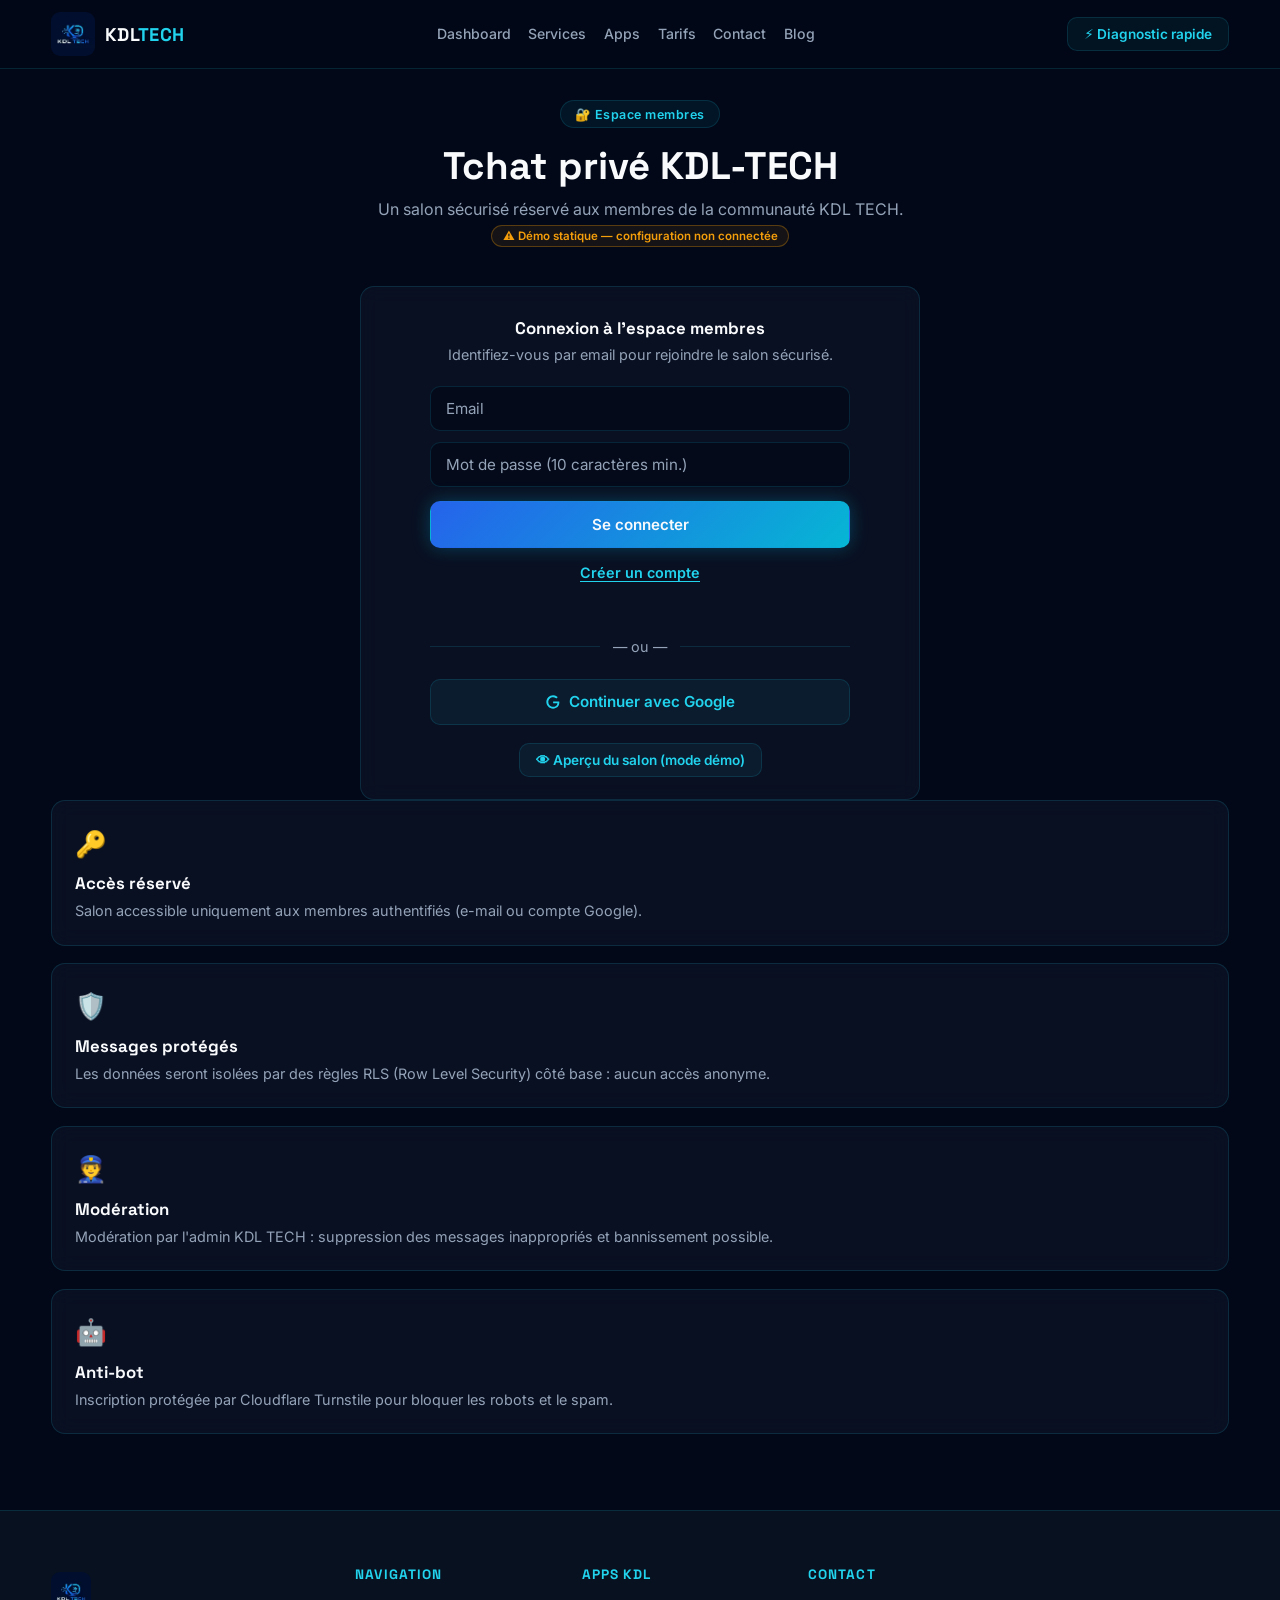
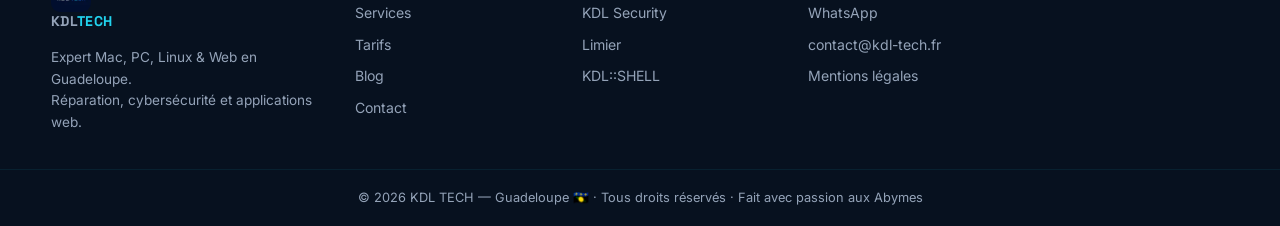
==== index.html @ 8008fe57 "sync: reprise de la prod chat.kdl-tech.fr (index, css, js) modifiée directement sur le VPS les 13/09" ====
<!DOCTYPE html>
<html lang="fr">
<head>
    <meta charset="UTF-8">
    <meta name="viewport" content="width=device-width, initial-scale=1.0">
    <title>Espace membres — Tchat privé KDL TECH</title>
    <meta name="description" content="Espace membres KDL TECH : tchat privé sécurisé réservé aux membres. Accès réservé aux membres — bêta.">
    <meta name="robots" content="noindex, nofollow">
    <meta name="theme-color" content="#020817">
    <link rel="icon" type="image/png" href="favicon.png">
    <link rel="apple-touch-icon" href="favicon.png">
    <link rel="preconnect" href="https://fonts.googleapis.com">
    <link rel="preconnect" href="https://fonts.gstatic.com" crossorigin>
    <link href="https://fonts.googleapis.com/css2?family=Inter:wght@400;500;600&family=Space+Grotesk:wght@500;600;700&display=swap" rel="stylesheet">
    <link rel="stylesheet" href="css/style.css?v=2.2.0">
</head>
<body>

<!-- ===== HEADER ===== -->
<header class="header" id="top">
    <div class="container header-inner">
        <a href="https://kdl-tech.fr/index.html" class="brand">
            <img src="logo-96.webp" alt="KDL TECH" width="44" height="44">
            <span>KDL<b>TECH</b></span>
        </a>
        <nav class="nav" id="nav">
            <a href="https://kdl-tech.fr/index.html#dashboard">Dashboard</a>
            <a href="https://kdl-tech.fr/index.html#services">Services</a>
            <a href="https://kdl-tech.fr/index.html#apps">Apps</a>
            <a href="https://kdl-tech.fr/index.html#tarifs">Tarifs</a>
            <a href="https://kdl-tech.fr/index.html#contact">Contact</a>
            <a href="https://kdl-tech.fr/blog.html">Blog</a>
        </nav>
        <div class="header-cta">
            <a class="btn btn-ghost btn-sm" href="https://kdl-tech.fr/index.html#devis">⚡ Diagnostic rapide</a>
            <button class="burger" id="burger" aria-label="Menu" aria-expanded="false"><span></span><span></span><span></span></button>
        </div>
    </div>
</header>

<main>
<!-- ===== TCHAT PRIVÉ ===== -->
<section class="section chat-section">
    <div class="container chat-wrap">
        <div class="sec-head">
            <span class="badge">🔐 Espace membres</span>
            <h2>Tchat privé KDL-TECH</h2>
            <p>Un salon sécurisé réservé aux membres de la communauté KDL TECH.</p>
            <p class="demo-banner"><span class="chip chip-amber">⚠ Démo statique — backend non connecté</span></p>
        </div>

        <!-- Zone NON CONNECTÉ -->
        <div class="card glass auth-card" id="auth-zone">
            <h3>Connexion à l'espace membres</h3>
            <p>Identifiez-vous par email pour rejoindre le salon sécurisé.</p>

            <!-- Auth email réelle (Supabase) -->
            <form class="email-auth" id="email-auth-form" autocomplete="on">
                <div id="signup-only" hidden>
                    <input id="auth-username" type="text" placeholder="Pseudo (3 à 24 caractères)"
                           autocomplete="username" minlength="3" maxlength="24">
                </div>
                <input id="auth-email" type="email" placeholder="Email" autocomplete="email" required>
                <input id="auth-password" type="password" placeholder="Mot de passe (10 caractères min.)"
                       autocomplete="current-password" minlength="10" required>
                <button id="auth-submit" type="submit" class="btn btn-primary">Se connecter</button>
                <p class="auth-toggle">
                    <button type="button" id="auth-mode-toggle" class="link-btn">Créer un compte</button>
                </p>
                <p id="auth-msg" class="auth-msg" role="status" aria-live="polite"></p>
            </form>

            <p class="auth-sep">— ou —</p>
            <div class="auth-btns">
                <button type="button" class="btn btn-ghost" id="oauth-google">
                    <svg viewBox="0 0 24 24" width="16" height="16" fill="currentColor" aria-hidden="true"><path d="M21.35 11.1h-9.17v2.73h6.51c-.33 3.81-3.5 5.44-6.5 5.44C8.36 19.27 5 16.25 5 12c0-4.1 3.2-7.27 7.2-7.27 3.09 0 4.9 1.97 4.9 1.97L19 4.72S16.56 2 12.1 2C6.42 2 2.03 6.8 2.03 12c0 5.05 4.13 10 10.22 10 5.35 0 9.25-3.67 9.25-9.09 0-1.15-.15-1.81-.15-1.81z"/></svg>
                    Continuer avec Google
                </button>
                <!-- <button type="button" class="btn btn-ghost" disabled>
                    <svg viewBox="0 0 24 24" width="16" height="16" fill="currentColor" aria-hidden="true"><path d="M12 .5C5.65.5.5 5.65.5 12c0 5.08 3.29 9.39 7.86 10.91.58.11.79-.25.79-.55v-2.17c-3.2.7-3.87-1.36-3.87-1.36-.52-1.33-1.28-1.68-1.28-1.68-1.04-.71.08-.7.08-.7 1.15.08 1.76 1.19 1.76 1.19 1.03 1.75 2.69 1.25 3.34.95.1-.74.4-1.25.72-1.54-2.55-.29-5.23-1.28-5.23-5.68 0-1.26.45-2.28 1.19-3.09-.12-.29-.52-1.46.11-3.05 0 0 .97-.31 3.17 1.18a11 11 0 0 1 5.78 0c2.2-1.49 3.17-1.18 3.17-1.18.63 1.59.23 2.76.11 3.05.74.81 1.19 1.83 1.19 3.09 0 4.41-2.69 5.38-5.25 5.67.41.35.78 1.05.78 2.12v3.14c0 .3.21.66.8.55A11.5 11.5 0 0 0 23.5 12C23.5 5.65 18.35.5 12 .5z"/></svg>
                    Continuer avec GitHub
                </button> -->
                <!-- <button type="button" class="btn btn-ghost" disabled>
                    <svg viewBox="0 0 24 24" width="16" height="16" fill="currentColor" aria-hidden="true"><path d="M22 12a10 10 0 1 0-11.56 9.88v-6.99H7.9V12h2.54V9.8c0-2.5 1.49-3.89 3.77-3.89 1.09 0 2.24.2 2.24.2v2.46H15.2c-1.24 0-1.63.77-1.63 1.56V12h2.78l-.45 2.89h-2.33v6.99A10 10 0 0 0 22 12z"/></svg>
                    Continuer avec Facebook
                </button> -->
            </div>
            <div class="turnstile-box" id="turnstile-box">
                🛡️ Vérification humaine protégée par <b>Cloudflare Turnstile</b>
                <!-- Le widget Turnstile sera rendu ici par js/turnstile-helper.js,
                     uniquement si TURNSTILE_SITE_KEY est configurée (sinon zéro réseau). -->
                <div id="turnstile-widget"></div>
                <small id="turnstile-status">(emplacement réservé — sera activé au branchement du backend)</small>
            </div>
            <button type="button" class="btn btn-ghost btn-sm" id="demo-login">👁 Aperçu du salon (mode démo)</button>
        </div>

        <!-- Zone CONNECTÉ (maquette) -->
        <div class="card glass chat-box" id="chat-zone" hidden>
            <div class="chat-head">
                <div>
                    <h3>💬 Salon KDL-TECH</h3>
                    <span class="chip chip-green" id="session-user"><span class="dot dot-green"></span>Connecté</span>
                </div>
                <button type="button" class="btn btn-ghost btn-sm" id="logout-btn">Déconnexion</button>
                <button type="button" class="btn btn-ghost btn-sm" id="demo-logout">← Retour connexion</button>
            </div>
            <p class="chat-status" id="chat-status" role="status" aria-live="polite" hidden></p>
            <p class="chat-empty" id="chat-empty" hidden>Aucun message pour le moment. Lancez la conversation !</p>
            <div class="chat-msgs" id="chat-msgs" aria-label="Messages du salon">
                <p class="chat-demo-note">
                    Aperçu de linterface du salon. Aucun message réel nest affiché ici :
                    les conversations napparaissent quune fois connecté.
                </p>
            </div>
            <form class="chat-input" id="send-form" aria-label="Saisie de message">
                <input type="text" id="msg-input" placeholder="Écrire un message…" maxlength="1000" autocomplete="off" disabled>
                <button type="submit" class="btn btn-primary btn-sm" id="send-btn" disabled>Envoyer →</button>
            </form>
            <p class="chat-note" id="chat-note">Messages limités à 1000 caractères. Vos propres messages peuvent être supprimés (🗑).</p>
        </div>

        <!-- Bloc sécurité -->
        <div class="grid sec-grid">
            <article class="card glass"><span class="card-ico">🔑</span><h3>Accès réservé</h3><p>Salon accessible uniquement aux membres authentifiés (e-mail ou compte Google).</p></article>
            <article class="card glass"><span class="card-ico">🛡️</span><h3>Messages protégés</h3><p>Les données seront isolées par des règles RLS (Row Level Security) côté base : aucun accès anonyme.</p></article>
            <article class="card glass"><span class="card-ico">👮</span><h3>Modération</h3><p>Modération par l'admin KDL TECH : suppression des messages inappropriés et bannissement possible.</p></article>
            <article class="card glass"><span class="card-ico">🤖</span><h3>Anti-bot</h3><p>Inscription protégée par Cloudflare Turnstile pour bloquer les robots et le spam.</p></article>
        </div>
    </div>
</section>
</main>

<!-- ===== FOOTER ===== -->
<footer class="footer">
    <div class="container footer-grid">
        <div class="footer-brand">
            <a href="https://kdl-tech.fr/index.html" class="brand"><img src="logo-96.webp" alt="KDL TECH" width="40" height="40" loading="lazy"><span>KDL<b>TECH</b></span></a>
            <p>Expert Mac, PC, Linux & Web en Guadeloupe.<br>Réparation, cybersécurité et applications web.</p>
        </div>
        <div>
            <h3 class="foot-title">Navigation</h3>
            <a href="https://kdl-tech.fr/index.html#services">Services</a><a href="https://kdl-tech.fr/index.html#tarifs">Tarifs</a><a href="https://kdl-tech.fr/blog.html">Blog</a><a href="https://kdl-tech.fr/index.html#contact">Contact</a>
        </div>
        <div>
            <h3 class="foot-title">Apps KDL</h3>
            <a href="https://security.kdl-tech.fr" target="_blank" rel="noopener">KDL Security</a>
            <a href="https://limier.kdl-tech.fr" target="_blank" rel="noopener">Limier</a>
            <a href="https://shell.kdl-tech.fr" target="_blank" rel="noopener">KDL::SHELL</a>
        </div>
        <div>
            <h3 class="foot-title">Contact</h3>
            <a href="https://wa.me/590690706008?text=Bonjour%20KDL%20Tech%2C%20j%27ai%20besoin%20d%27aide%20!" target="_blank" rel="noopener">WhatsApp</a>
            <a href="mailto:contact@kdl-tech.fr">contact@kdl-tech.fr</a>
            <a href="https://kdl-tech.fr/legal.html">Mentions légales</a>
        </div>
    </div>
    <div class="footer-bottom">© <span id="year"></span> KDL TECH — Guadeloupe 🇬🇵 · Tous droits réservés · Fait avec passion aux Abymes</div>
</footer>

<button class="to-top" id="to-top" aria-label="Retour en haut">▲</button>

<script src="js/main.js" defer></script>
<!-- chat-config.js : local, gitignoré — copier js/chat-config.example.js (placeholders publics uniquement) -->
<script src="js/chat-config.js?v=r1" defer></script>
<!-- turnstile-helper.js : ne charge l'api.js Cloudflare QUE si la site key est réelle -->
<script src="js/turnstile-helper.js" defer></script>
<!-- chat-realtime.js : salon temps réel (chargé avant chat.js qui l'orchestre) -->
<script src="js/chat-realtime.js" defer></script>
<script src="js/chat.js?v=2.2.0" defer></script>
</body>
</html>
---- css/style.css ----
/* ============================================================
   KDL TECH — V2.1 « Cockpit » · Dark premium dashboard
   Display: Space Grotesk · Corps: Inter
   ============================================================ */
:root {
    --bg: #020817;
    --bg-2: #07111F;
    --panel: #0F172A;
    --blue: #2563EB;
    --cyan: #06B6D4;
    --turq: #22D3EE;
    --white: #F8FAFC;
    --grey: #94A3B8;
    --ok: #22C55E;
    --warn: #F59E0B;
    --err: #EF4444;
    --line: rgba(34, 211, 238, .14);
    --glass: rgba(15, 23, 42, .6);
    --radius: 14px;
    --font-d: "Space Grotesk", system-ui, sans-serif;
    --font-b: "Inter", system-ui, sans-serif;
}

* { margin: 0; padding: 0; box-sizing: border-box; }
html { scroll-behavior: smooth; scroll-padding-top: 84px; }
body {
    font-family: var(--font-b);
    background: var(--bg);
    color: var(--white);
    line-height: 1.6;
    -webkit-font-smoothing: antialiased;
    overflow-x: hidden;
}
img { max-width: 100%; display: block; }
a { color: inherit; text-decoration: none; }
h1, h2, h3, h4 { font-family: var(--font-d); line-height: 1.2; }
h2 { font-size: clamp(1.6rem, 4vw, 2.4rem); }
h3 { font-size: 1.05rem; }
.container { width: min(1180px, 92%); margin: 0 auto; }
.center { text-align: center; }
.link { color: var(--turq); text-decoration: underline; text-underline-offset: 3px; }

/* ===== Composants ===== */
.glass {
    background: var(--glass);
    border: 1px solid var(--line);
    border-radius: var(--radius);
    backdrop-filter: blur(10px);
    -webkit-backdrop-filter: blur(10px);
}
.btn {
    display: inline-flex; align-items: center; justify-content: center; gap: .5rem;
    padding: .8rem 1.5rem; border-radius: 10px; border: 1px solid transparent;
    font: 600 .95rem var(--font-b); cursor: pointer; transition: transform .2s, box-shadow .2s, background .2s;
}
.btn:hover { transform: translateY(-2px); }
.btn-sm { padding: .5rem 1rem; font-size: .85rem; }
.btn-primary {
    background: linear-gradient(135deg, var(--blue), var(--cyan));
    color: var(--white); box-shadow: 0 0 18px rgba(6, 182, 212, .3);
}
.btn-primary:hover { box-shadow: 0 0 28px rgba(6, 182, 212, .5); }
.btn-ghost { background: rgba(34, 211, 238, .06); border-color: var(--line); color: var(--turq); }
.btn-ghost:hover { background: rgba(34, 211, 238, .14); }
.btn-wa { background: #15803d; color: #fff; box-shadow: 0 0 14px rgba(34, 197, 94, .3); }
.btn-wa:hover { background: #16a34a; }
.btn-off { opacity: .45; cursor: default; pointer-events: none; }
.badge {
    display: inline-flex; align-items: center; gap: .45rem;
    padding: .35rem .9rem; border-radius: 999px;
    background: rgba(6, 182, 212, .08); border: 1px solid var(--line);
    color: var(--turq); font: 600 .78rem var(--font-b); letter-spacing: .04em; white-space: nowrap; max-width: 100%;
}
.chip {
    display: inline-flex; align-items: center; gap: .35rem;
    padding: .2rem .65rem; border-radius: 999px; font: 600 .72rem var(--font-b);
    border: 1px solid var(--line); white-space: nowrap;
}
.chip-green { color: var(--ok); border-color: rgba(34, 197, 94, .3); background: rgba(34, 197, 94, .08); }
.chip-cyan { color: var(--turq); background: rgba(6, 182, 212, .08); }
.chip-amber { color: var(--warn); border-color: rgba(245, 158, 11, .3); background: rgba(245, 158, 11, .08); }
.dot { width: 7px; height: 7px; border-radius: 50%; display: inline-block; }
.dot-green { background: var(--ok); box-shadow: 0 0 6px var(--ok); animation: pulse 2s infinite; }
@keyframes pulse { 50% { opacity: .4; } }
.grad {
    background: linear-gradient(90deg, var(--turq), var(--blue));
    -webkit-background-clip: text; background-clip: text; color: transparent;
}
.bar {
    height: 7px; border-radius: 99px; background: rgba(148, 163, 184, .15); overflow: hidden;
}
.bar i {
    display: block; height: 100%; width: var(--w, 0%);
    background: linear-gradient(90deg, var(--blue), var(--turq));
    border-radius: 99px; transition: width 1.2s ease;
}
.grid { display: grid; gap: 1.1rem; }
.card { padding: 1.4rem; transition: transform .25s, border-color .25s, box-shadow .25s; }
.card:hover {
    transform: translateY(-4px);
    border-color: rgba(34, 211, 238, .4);
    box-shadow: 0 12px 32px rgba(2, 8, 23, .6), 0 0 18px rgba(6, 182, 212, .12);
}
.card h3 { margin: .55rem 0 .35rem; }
.card p { color: var(--grey); font-size: .9rem; }
.card-top { display: flex; justify-content: space-between; align-items: center; gap: .5rem; }
.card-ico { font-size: 1.6rem; }

/* ===== Header ===== */
.header {
    position: fixed; inset: 0 0 auto; z-index: 100;
    background: rgba(2, 8, 23, .82);
    backdrop-filter: blur(12px); -webkit-backdrop-filter: blur(12px);
    border-bottom: 1px solid var(--line);
}
.header-inner { display: flex; align-items: center; justify-content: space-between; gap: 1rem; height: 68px; }
.brand { display: flex; align-items: center; gap: .6rem; font: 700 1.15rem var(--font-d); letter-spacing: .02em; }
.brand img { border-radius: 9px; }
.brand b { color: var(--turq); font-weight: 700; }
.nav { display: flex; gap: 1.1rem; }
.nav a { color: var(--grey); font-size: .88rem; font-weight: 500; transition: color .2s; }
.nav a:hover { color: var(--turq); }
.header-cta { display: flex; align-items: center; gap: .6rem; }
.burger { display: none; flex-direction: column; gap: 5px; background: none; border: 0; cursor: pointer; padding: .4rem; }
.burger span { width: 22px; height: 2px; background: var(--turq); border-radius: 2px; transition: .25s; }

/* ===== Hero ===== */
.hero { position: relative; padding: 140px 0 70px; overflow: hidden; }
.hero-glow {
    position: absolute; inset: 0; pointer-events: none;
    background:
        radial-gradient(600px 300px at 75% 20%, rgba(37, 99, 235, .18), transparent 70%),
        radial-gradient(500px 280px at 15% 80%, rgba(6, 182, 212, .1), transparent 70%);
}
.hero-grid { display: grid; grid-template-columns: 1.1fr .9fr; gap: 2.5rem; align-items: center; position: relative; }
.hero h1 { font-size: clamp(1.9rem, 4.6vw, 3rem); margin: 1rem 0; }
.hero-sub { color: var(--grey); font-size: 1.05rem; margin-bottom: 1.6rem; }
.hero-actions { display: flex; gap: .8rem; flex-wrap: wrap; margin-bottom: 1.4rem; }
.hero-tags { display: flex; gap: .5rem; flex-wrap: wrap; }
.hero-tags span {
    padding: .3rem .8rem; border-radius: 8px; font-size: .78rem; font-weight: 600;
    color: var(--grey); background: var(--panel); border: 1px solid var(--line);
}

/* Mini dashboard hero */
.hero-dash { padding: 1.2rem; box-shadow: 0 24px 60px rgba(2, 8, 23, .7); }
.dash-head { display: flex; justify-content: space-between; align-items: center; margin-bottom: 1rem; }
.dash-title { font: 600 .8rem var(--font-d); letter-spacing: .14em; color: var(--turq); }
.dash-tiles { display: grid; grid-template-columns: 1fr 1fr; gap: .7rem; margin-bottom: 1rem; }
.tile {
    background: rgba(2, 8, 23, .55); border: 1px solid var(--line);
    border-radius: 10px; padding: .7rem .85rem;
}
.tile-label { display: block; font-size: .68rem; color: var(--grey); text-transform: uppercase; letter-spacing: .06em; }
.tile-val { font: 700 1.25rem var(--font-d); }
.tile-val.ok { color: var(--ok); font-size: 1rem; }
.tile-val.cyan b, .tile-val.cyan { color: var(--turq); }
.tile-val small { font-size: .75rem; color: var(--grey); font-weight: 500; }
.dash-bar { margin-bottom: 1rem; }
.dash-bar span { display: block; font-size: .72rem; color: var(--grey); margin-bottom: .4rem; }

/* Terminal */
.terminal {
    background: #010510; border: 1px solid var(--line); border-radius: 10px; overflow: hidden;
}
.term-head {
    display: flex; align-items: center; gap: .4rem; padding: .5rem .8rem;
    background: rgba(15, 23, 42, .8); border-bottom: 1px solid var(--line);
}
.term-head i { width: 9px; height: 9px; border-radius: 50%; background: var(--err); }
.term-head i:nth-child(2) { background: var(--warn); }
.term-head i:nth-child(3) { background: var(--ok); }
.term-head span { margin-left: .5rem; font-size: .7rem; color: var(--grey); }
.terminal pre {
    padding: .8rem; font: .74rem/1.7 "SFMono-Regular", Consolas, monospace;
    color: var(--turq); min-height: 96px; white-space: pre-wrap;
}

/* ===== Sections ===== */
.section { padding: 76px 0; }
.section-alt { background: var(--bg-2); border-block: 1px solid rgba(34, 211, 238, .06); }
.sec-head { text-align: center; max-width: 640px; margin: 0 auto 2.4rem; }
.sec-head h2 { margin: .9rem 0 .5rem; }
.sec-head p, .sec-sub { color: var(--grey); }
.dash-grid { grid-template-columns: repeat(4, 1fr); }
.svc-grid, .app-grid { grid-template-columns: repeat(3, 1fr); }
.app-card { display: flex; flex-direction: column; }
.app-card p { flex: 1; margin-bottom: 1rem; }
.app-card .btn { align-self: flex-start; }

/* ===== Process ===== */
.steps { display: grid; grid-template-columns: repeat(3, 1fr); gap: 1.1rem; max-width: 980px; margin: 0 auto; }
.step { position: relative; padding: 1.6rem 1.4rem 1.4rem; text-align: center; }
.step-num {
    position: absolute; top: -14px; left: 50%; transform: translateX(-50%);
    width: 28px; height: 28px; border-radius: 50%; display: grid; place-items: center;
    background: linear-gradient(135deg, var(--blue), var(--cyan));
    font: 700 .85rem var(--font-d); box-shadow: 0 0 14px rgba(6, 182, 212, .4);
}
.step-ico { font-size: 1.8rem; display: block; margin-bottom: .5rem; }
.step p { color: var(--grey); font-size: .88rem; }

/* ===== Tarifs ===== */
.price-grid { grid-template-columns: repeat(3, 1fr); align-items: start; }
.price-card h3 small { color: var(--grey); font-size: .75rem; }
.price-list { list-style: none; margin: 1rem 0; }
.price-list li {
    display: flex; justify-content: space-between; gap: .8rem; align-items: baseline;
    padding: .65rem 0; border-bottom: 1px dashed rgba(148, 163, 184, .15);
    font-size: .88rem;
}
.price-list li:last-child { border-bottom: 0; }
.price-list small { display: block; color: var(--grey); font-size: .74rem; }
.price-list b { color: var(--turq); font-family: var(--font-d); white-space: nowrap; }
.note { font-size: .75rem; color: var(--warn); margin-bottom: .8rem; }
.info-row { display: grid; grid-template-columns: repeat(3, 1fr); gap: 1.1rem; margin-top: 1.4rem; }
.info { padding: 1rem 1.2rem; font-size: .85rem; color: var(--grey); }
.info b { color: var(--white); }
.tv-box { margin-top: 1.1rem; display: flex; flex-wrap: wrap; align-items: center; gap: .9rem; }
.tv-box p { flex: 1 1 380px; }
.tv-box small { color: var(--grey); flex-basis: 100%; }

/* ===== Avis ===== */
.review-grid { grid-template-columns: repeat(3, 1fr); margin-bottom: 1.8rem; }
.stars { color: var(--warn); letter-spacing: .15em; margin-bottom: .6rem; }
.review p { font-style: italic; }
.review-who { display: flex; align-items: center; gap: .7rem; margin-top: 1rem; }
.avatar {
    width: 40px; height: 40px; border-radius: 50%; display: grid; place-items: center;
    background: linear-gradient(135deg, var(--blue), var(--cyan));
    font: 700 .82rem var(--font-d); color: var(--white);
}
.review-who small { display: block; color: var(--grey); font-size: .75rem; }

/* ===== Contact / Devis ===== */
.contact-grid { display: grid; grid-template-columns: 1.1fr .9fr; gap: 2rem; align-items: start; }
.contact-grid h2 { margin: .9rem 0 .4rem; }
.devis-form { padding: 1.5rem; display: grid; gap: 1rem; margin-top: 1.3rem; }
.devis-form label { font-size: .82rem; font-weight: 600; color: var(--grey); display: grid; gap: .35rem; }
.devis-form input, .devis-form select, .devis-form textarea {
    width: 100%; padding: .7rem .9rem; border-radius: 9px;
    background: rgba(2, 8, 23, .65); border: 1px solid var(--line);
    color: var(--white); font: .9rem var(--font-b); transition: border-color .2s;
}
.devis-form :is(input, select, textarea):focus { outline: none; border-color: var(--turq); }
.contact-side { display: grid; gap: 1.1rem; }
.contact-side .btn { margin: .8rem 0 .6rem; }
.alert {
    background: rgba(245, 158, 11, .08); border: 1px solid rgba(245, 158, 11, .3);
    border-radius: 9px; padding: .7rem .9rem; font-size: .84rem; margin: .8rem 0;
}
.mail { display: block; font-size: .9rem; }
.qr { display: flex; justify-content: center; padding: .9rem; }
.qr img, .qr canvas { background: #fff; padding: 8px; border-radius: 8px; }

/* ===== Soutien ===== */
.counters { display: flex; justify-content: center; gap: 1rem; margin: 1.6rem 0 1.2rem; flex-wrap: wrap; }
.counter { padding: .9rem 1.6rem; font-size: 1rem; }
.counter b { font-family: var(--font-d); color: var(--turq); margin: 0 .3rem; }
.counter small { display: block; color: var(--grey); font-size: .72rem; }
.coffee-bar { max-width: 380px; margin: 0 auto .5rem; }
#soutien .btn-primary { margin: .9rem 0 .5rem; }

/* ===== Footer ===== */
.footer { background: var(--bg-2); border-top: 1px solid var(--line); padding: 56px 0 0; }
.footer-grid { display: grid; grid-template-columns: 1.4fr 1fr 1fr 1fr 1fr; gap: 2rem; padding-bottom: 2.2rem; }
.footer p { color: var(--grey); font-size: .85rem; margin-top: .8rem; }
.foot-title { color: var(--turq); font-size: .85rem; letter-spacing: .08em; text-transform: uppercase; margin-bottom: .9rem; }
.footer-grid div > a { display: block; color: var(--grey); font-size: .88rem; padding: .28rem 0; transition: color .2s; }
.footer-grid div > a:hover { color: var(--turq); }
.footer-bottom {
    border-top: 1px solid rgba(34, 211, 238, .08); padding: 1.1rem 0;
    text-align: center; font-size: .8rem; color: var(--grey);
}

/* ===== Flottants ===== */
.wa-float {
    position: fixed; right: 22px; bottom: 22px; z-index: 90;
    width: 54px; height: 54px; border-radius: 50%; display: grid; place-items: center;
    background: #15803d; box-shadow: 0 6px 22px rgba(34, 197, 94, .45);
    transition: transform .2s;
}
.wa-float:hover { transform: scale(1.08); }
.wa-bubble {
    position: absolute; right: 64px; white-space: nowrap;
    background: var(--panel); border: 1px solid var(--line); color: var(--white);
    font-size: .78rem; padding: .45rem .85rem; border-radius: 9px;
}
.to-top {
    position: fixed; right: 26px; bottom: 90px; z-index: 90;
    width: 44px; height: 44px; border-radius: 10px; border: 1px solid var(--line);
    background: var(--glass); color: var(--turq); font-size: 1rem; cursor: pointer;
    opacity: 0; pointer-events: none; transition: opacity .25s;
    backdrop-filter: blur(8px);
}
.to-top.show { opacity: 1; pointer-events: auto; }
.cookies {
    position: fixed; left: 50%; transform: translateX(-50%); bottom: 16px; z-index: 110;
    width: min(640px, 94%); padding: 1rem 1.2rem;
    display: flex; align-items: center; gap: 1rem; flex-wrap: wrap;
    box-shadow: 0 16px 44px rgba(2, 8, 23, .8);
}
.cookies[hidden] { display: none; }
.cookies p { flex: 1 1 300px; font-size: .82rem; color: var(--grey); }
.cookies div { display: flex; gap: .5rem; }

/* ===== Reveal ===== */
.reveal { opacity: 0; transform: translateY(18px); transition: opacity .6s ease, transform .6s ease; }
.reveal.in { opacity: 1; transform: none; }

/* ===== Responsive ===== */
@media (max-width: 1024px) {
    .dash-grid { grid-template-columns: repeat(2, 1fr); }
    .svc-grid, .app-grid, .price-grid, .review-grid, .info-row { grid-template-columns: repeat(2, 1fr); }
    .footer-grid { grid-template-columns: 1fr 1fr; }
    .nav { display: none; }
    .burger { display: flex; }
    .nav.open {
        display: flex; flex-direction: column; position: fixed; top: 68px; left: 0; right: 0;
        background: rgba(2, 8, 23, .97); border-bottom: 1px solid var(--line);
        padding: 1.2rem 5%; gap: 1rem; z-index: 99;
    }
    .header-cta .btn-ghost { display: none; }
}
@media (max-width: 760px) {
    .hero { padding-top: 110px; }
    .hero-grid, .contact-grid { grid-template-columns: 1fr; }
    .svc-grid, .app-grid, .price-grid, .review-grid, .info-row, .steps { grid-template-columns: 1fr; }
    .step { margin-top: 14px; }
    .section { padding: 56px 0; }
    .wa-bubble { display: none; }
    .header-cta .btn-wa span { display: none; }
}
@media (prefers-reduced-motion: reduce) {
    *, *::before, *::after { animation: none !important; transition: none !important; }
    html { scroll-behavior: auto; }
    .reveal { opacity: 1; transform: none; }
}

/* KDL Hearing Studio — carte + offres */
.hearing-btns{display:flex;flex-direction:column;gap:.5rem;margin-top:.75rem}
.hearing-btns .btn{width:100%;text-align:center}
.hearing-legal{margin-top:1.25rem;text-align:center;font-size:.85rem;opacity:.7}

/* Fix: dégager la section tchat du header fixe (68px) — badge coupé sur mobile */
.chat-section { padding-top: 100px; }

/* ===== Espace membres — bloc d authentification du tchat =====
   Le tchat réutilise ce CSS de site : sans ces règles, les champs
   restaient au style brut du navigateur et le bouton chevauchait le
   champ mot de passe. Colonne centrée, largeur maîtrisée. */
.auth-card > h3 { margin-bottom: .3rem; }
.auth-card > h3 + p { color: var(--grey); margin-bottom: 1.2rem; }
.email-auth {
    display: grid; gap: .7rem;
    max-width: 420px; margin-inline: auto;
}
.email-auth input {
    width: 100%; padding: .75rem .95rem; border-radius: 10px;
    background: rgba(2, 8, 23, .65); border: 1px solid var(--line);
    color: var(--white); font: .95rem var(--font-b);
    transition: border-color .2s, box-shadow .2s;
}
.email-auth input::placeholder { color: var(--grey); }
.email-auth input:focus {
    outline: none; border-color: var(--turq);
    box-shadow: 0 0 0 3px rgba(34, 211, 238, .12);
}
.email-auth .btn { width: 100%; margin-top: .2rem; }
.auth-toggle { margin: .1rem 0 0; text-align: center; }
.link-btn {
    background: none; border: 0; padding: .2rem; cursor: pointer;
    color: var(--turq); font: 600 .9rem var(--font-b);
    text-decoration: underline; text-underline-offset: 3px;
}
.link-btn:hover { color: var(--white); }
.auth-msg { margin: .1rem 0 0; min-height: 1.2em; font-size: .88rem; color: var(--grey); }
.auth-sep {
    display: flex; align-items: center; gap: .8rem;
    max-width: 420px; margin: 1.3rem auto;
    color: var(--grey); font-size: .85rem;
}
.auth-sep::before, .auth-sep::after {
    content: ""; flex: 1; height: 1px; background: var(--line);
}
.auth-btns { display: grid; gap: .6rem; max-width: 420px; margin-inline: auto; }
.auth-btns .btn { width: 100%; }
.turnstile-box {
    max-width: 420px; margin: 1.2rem auto 0;
    font-size: .9rem; color: var(--grey); text-align: center;
}
.turnstile-box small { display: block; margin-top: .35rem; font-size: .8rem; opacity: .85; }
#demo-login { display: flex; max-width: 420px; margin: 1.1rem auto 0; }
/* Carte de connexion : colonne étroite centrée, en-tête aligné sur le formulaire. */
.auth-card { max-width: 560px; margin-inline: auto; }
.auth-card > h3, .auth-card > h3 + p { text-align: center; }
.chat-demo-note {
    margin: 0; padding: 2.2rem 1.2rem; text-align: center;
    color: var(--grey); font-size: .92rem; line-height: 1.6;
}
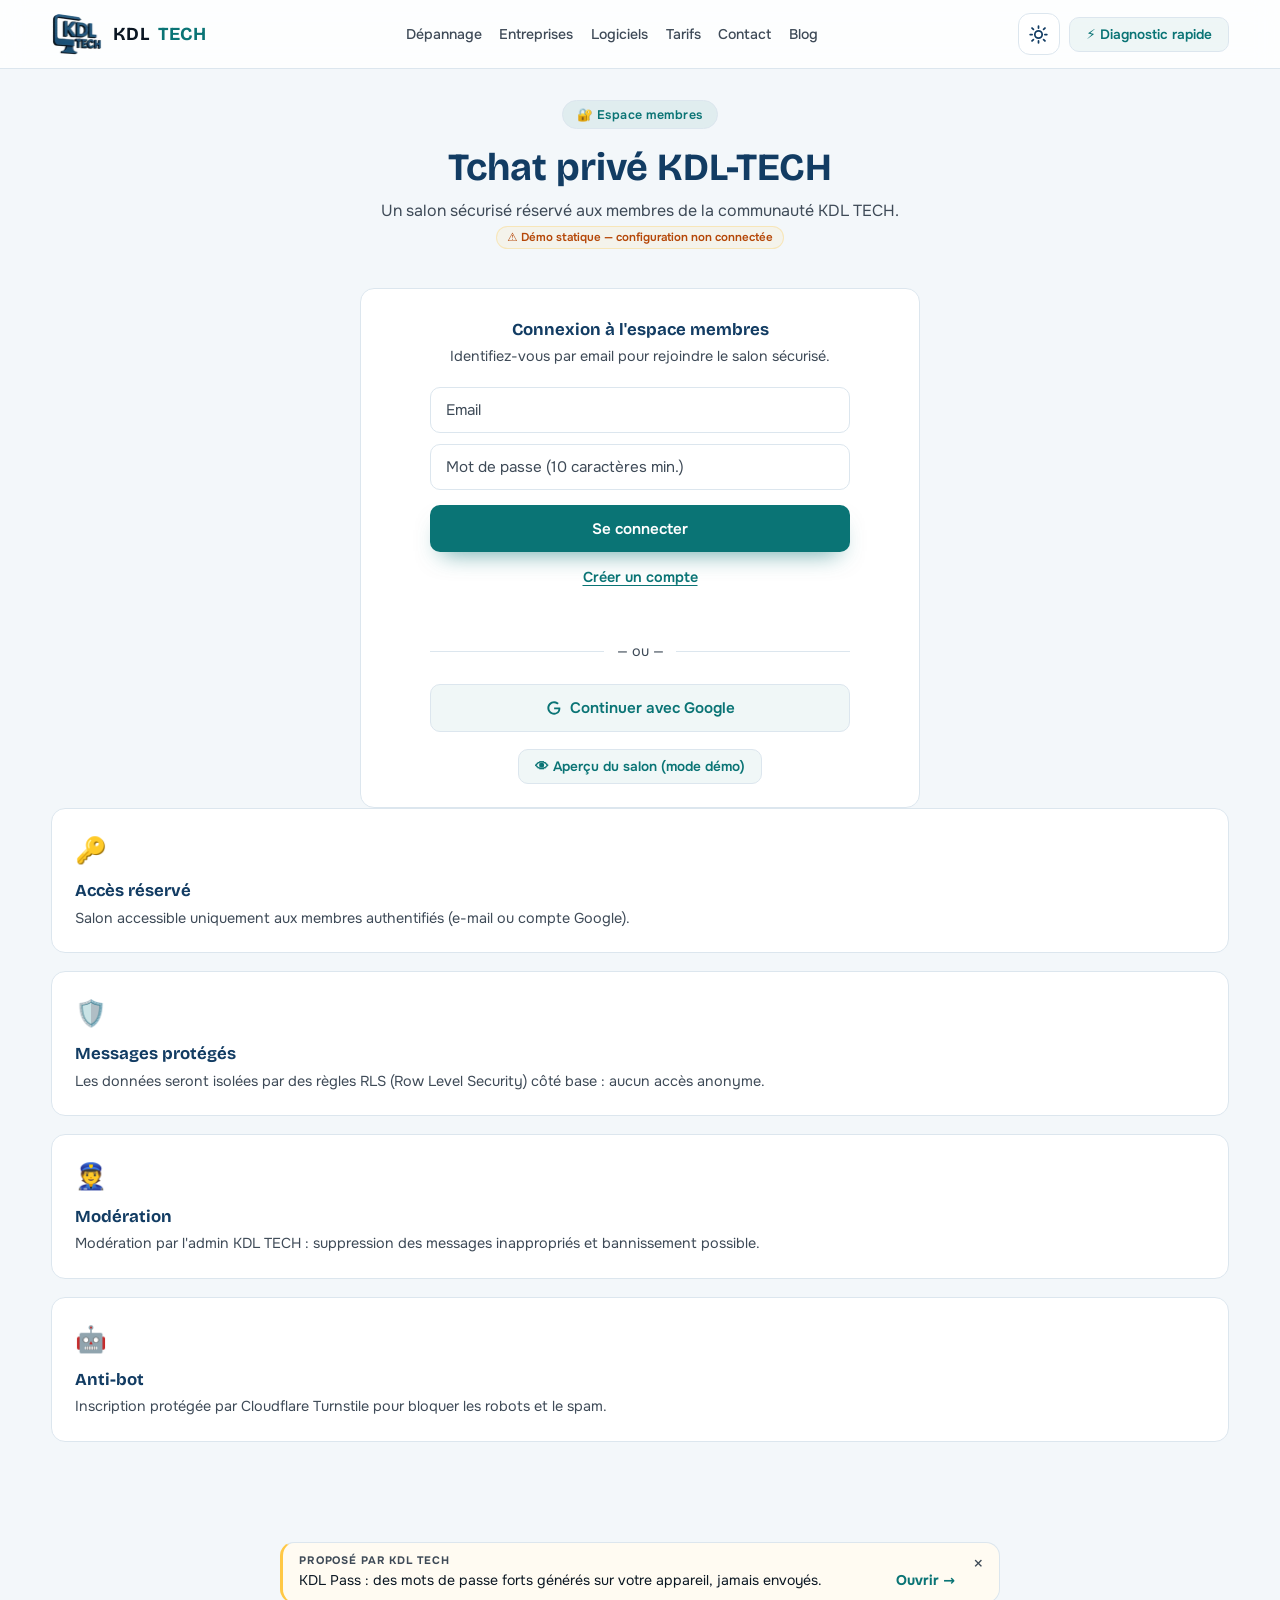
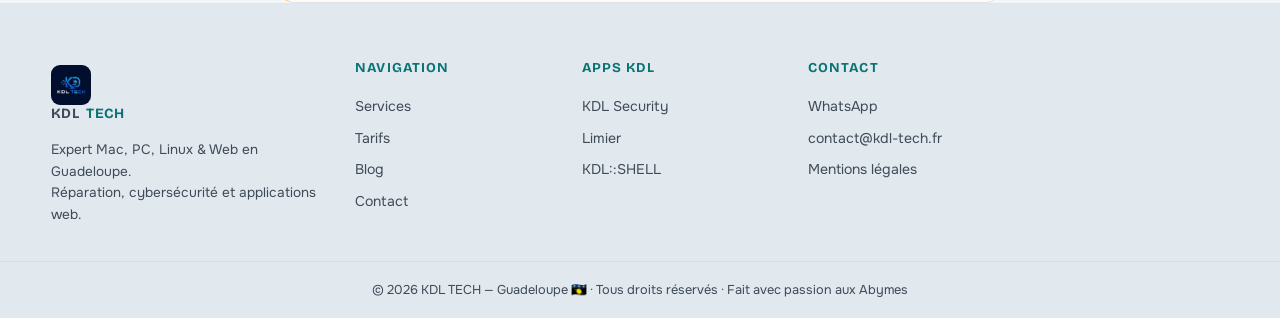
==== commit c79a49e9: "feat(ui): charte Lagon clair/sombre + bouton soleil/lune, menu aligné sur le site refondu, logo offi" ====
--- a/index.html
+++ b/index.html
@@ -9,30 +9,30 @@
     <meta name="theme-color" content="#020817">
     <link rel="icon" type="image/png" href="favicon.png">
     <link rel="apple-touch-icon" href="favicon.png">
-    <link rel="preconnect" href="https://fonts.googleapis.com">
-    <link rel="preconnect" href="https://fonts.gstatic.com" crossorigin>
-    <link href="https://fonts.googleapis.com/css2?family=Inter:wght@400;500;600&family=Space+Grotesk:wght@500;600;700&display=swap" rel="stylesheet">
-    <link rel="stylesheet" href="css/style.css?v=2.2.0">
+<script>try{document.documentElement.setAttribute('data-theme',localStorage.getItem('kdl-theme')==='dark'?'dark':'light')}catch(e){document.documentElement.setAttribute('data-theme','light')}</script>
+    <link rel="stylesheet" href="css/kdl-theme.css?v=1">
+    <link rel="stylesheet" href="css/style.css?v=2.3.0">
 </head>
 <body>
 
 <!-- ===== HEADER ===== -->
 <header class="header" id="top">
     <div class="container header-inner">
-        <a href="https://kdl-tech.fr/index.html" class="brand">
-            <img src="logo-96.webp" alt="KDL TECH" width="44" height="44">
-            <span>KDL<b>TECH</b></span>
+        <a href="https://kdl-tech.fr/" class="brand">
+            <span class="kdl-logo"><img src="logo-kdl-v2-88.webp" alt="KDL TECH" width="52" height="44"></span>
+            <span>KDL <b>TECH</b></span>
         </a>
         <nav class="nav" id="nav">
-            <a href="https://kdl-tech.fr/index.html#dashboard">Dashboard</a>
-            <a href="https://kdl-tech.fr/index.html#services">Services</a>
-            <a href="https://kdl-tech.fr/index.html#apps">Apps</a>
-            <a href="https://kdl-tech.fr/index.html#tarifs">Tarifs</a>
-            <a href="https://kdl-tech.fr/index.html#contact">Contact</a>
+            <a href="https://kdl-tech.fr/depannage-informatique-guadeloupe/">Dépannage</a>
+            <a href="https://kdl-tech.fr/pro/">Entreprises</a>
+            <a href="https://kdl-tech.fr/logiciels/">Logiciels</a>
+            <a href="https://kdl-tech.fr/tarifs/">Tarifs</a>
+            <a href="https://kdl-tech.fr/Contact/">Contact</a>
             <a href="https://kdl-tech.fr/blog.html">Blog</a>
         </nav>
         <div class="header-cta">
-            <a class="btn btn-ghost btn-sm" href="https://kdl-tech.fr/index.html#devis">⚡ Diagnostic rapide</a>
+            <span data-kdl-theme-btn></span>
+            <a class="btn btn-ghost btn-sm" href="https://kdl-tech.fr/tarifs/">⚡ Diagnostic rapide</a>
             <button class="burger" id="burger" aria-label="Menu" aria-expanded="false"><span></span><span></span><span></span></button>
         </div>
     </div>
@@ -109,8 +109,8 @@
             <p class="chat-empty" id="chat-empty" hidden>Aucun message pour le moment. Lancez la conversation !</p>
             <div class="chat-msgs" id="chat-msgs" aria-label="Messages du salon">
                 <p class="chat-demo-note">
-                    Aperçu de linterface du salon. Aucun message réel nest affiché ici :
-                    les conversations napparaissent quune fois connecté.
+                    Aperçu de l’interface du salon. Aucun message réel n’est affiché ici :
+                    les conversations n’apparaissent qu’une fois connecté.
                 </p>
             </div>
             <form class="chat-input" id="send-form" aria-label="Saisie de message">
@@ -132,15 +132,17 @@
 </main>
 
 <!-- ===== FOOTER ===== -->
+<div class="container"><aside data-kdl-promo data-app="tchat"></aside></div>
+
 <footer class="footer">
     <div class="container footer-grid">
         <div class="footer-brand">
-            <a href="https://kdl-tech.fr/index.html" class="brand"><img src="logo-96.webp" alt="KDL TECH" width="40" height="40" loading="lazy"><span>KDL<b>TECH</b></span></a>
+            <a href="https://kdl-tech.fr/" class="brand"><img src="logo-96.webp" alt="KDL TECH" width="40" height="40" loading="lazy"><span>KDL <b>TECH</b></span></a>
             <p>Expert Mac, PC, Linux & Web en Guadeloupe.<br>Réparation, cybersécurité et applications web.</p>
         </div>
         <div>
             <h3 class="foot-title">Navigation</h3>
-            <a href="https://kdl-tech.fr/index.html#services">Services</a><a href="https://kdl-tech.fr/index.html#tarifs">Tarifs</a><a href="https://kdl-tech.fr/blog.html">Blog</a><a href="https://kdl-tech.fr/index.html#contact">Contact</a>
+            <a href="https://kdl-tech.fr/depannage-informatique-guadeloupe/">Services</a><a href="https://kdl-tech.fr/tarifs/">Tarifs</a><a href="https://kdl-tech.fr/blog.html">Blog</a><a href="https://kdl-tech.fr/Contact/">Contact</a>
         </div>
         <div>
             <h3 class="foot-title">Apps KDL</h3>
@@ -161,6 +163,8 @@
 <button class="to-top" id="to-top" aria-label="Retour en haut">▲</button>
 
 <script src="js/main.js" defer></script>
+<script src="js/kdl-theme.js?v=1" defer></script>
+<script src="js/kdl-promo.js?v=1" defer></script>
 <!-- chat-config.js : local, gitignoré — copier js/chat-config.example.js (placeholders publics uniquement) -->
 <script src="js/chat-config.js?v=r1" defer></script>
 <!-- turnstile-helper.js : ne charge l'api.js Cloudflare QUE si la site key est réelle -->
--- a/css/kdl-theme.css
+++ b/css/kdl-theme.css
@@ -0,0 +1,68 @@
+/* KDL TECH — kit thème « Lagon » clair / sombre, commun au site kdl-tech.fr et aux apps.
+   Mêmes valeurs que css/kdl.css du site. Clair par défaut ; sombre si <html data-theme="dark">.
+   Jetons :
+     --ecume  fond de page        --surf   fond des cartes / panneaux
+     --encre  titres, texte fort  --texte  texte courant      --gris  texte secondaire
+     --ligne  bordures            --nuit   blocs foncés qui restent foncés (texte blanc dessus)
+     --lagon  accent (texte/liens) --lagon-fond / --lagon-fond-h  fond des boutons principaux (texte blanc)
+     --soleil  accent chaud (texte --nuit dessus)                                                    */
+@font-face{font-family:'Bricolage Grotesque';src:url('fonts/bricolage.woff2') format('woff2');font-weight:400 800;font-stretch:75% 100%;font-display:swap}
+@font-face{font-family:'Onest';src:url('fonts/onest.woff2') format('woff2');font-weight:400 700;font-display:swap}
+
+:root{
+  color-scheme:light;
+  --ecume:#F3F7FA;--surf:#FFFFFF;--blanc:#FFFFFF;
+  --encre:#123C63;--nuit:#123C63;--marine:#123C63;--logo:#1B4C74;
+  --texte:#0A1622;--gris:#3E4A57;--gris-clair:#B9CADB;--ligne:#DCE6EE;
+  --lagon:#0A7475;--lagon-fonce:#085F60;--lagon-vif:#14B8B4;--lagon-fond:#0A7475;--lagon-fond-h:#085F60;
+  --soleil:#FFC845;--vert:#1B8A5A;--rouge:#B42318;--ambre:#B54708;
+  --teinte-lagon:#E3F4F3;--teinte-soleil:#FFF3D1;--teinte-rouge:#FDECEA;
+  --titre:'Bricolage Grotesque',system-ui,sans-serif;
+  --corps:'Onest',system-ui,-apple-system,'Segoe UI',Roboto,sans-serif;
+  --mono:'JetBrains Mono',ui-monospace,Consolas,monospace;
+  --r-s:12px;--r-m:20px;--r-l:28px;
+  --ombre:0 30px 60px -30px rgba(18,60,99,.45);
+  --ombre-carte:0 22px 44px -18px rgba(18,60,99,.35);
+  --ease:cubic-bezier(.2,.7,.2,1);
+}
+:root[data-theme="dark"]{
+  color-scheme:dark;
+  --ecume:#0B1826;--surf:#12243A;
+  --encre:#EEF4FA;--nuit:#123C63;--logo:#8CC0EA;
+  --texte:#E6EEF6;--gris:#AFC0D2;--gris-clair:#8FA6BC;--ligne:#23405E;
+  --lagon:#3CC8C2;--lagon-fonce:#7ADDD8;--vert:#4CC48C;--rouge:#FF9B8F;--ambre:#FFB45C;
+  --teinte-lagon:#103A40;--teinte-soleil:#3A2F12;--teinte-rouge:#3E1A1A;
+  --ombre:0 30px 60px -30px rgba(0,0,0,.75);
+  --ombre-carte:0 22px 44px -18px rgba(0,0,0,.7);
+}
+
+/* Base minimale (à n'inclure que si l'app n'a pas déjà la sienne : classe .kdl-base sur <body>) */
+body.kdl-base{margin:0;background:var(--ecume);color:var(--texte);font:400 1rem/1.6 var(--corps);-webkit-font-smoothing:antialiased}
+body.kdl-base :is(h1,h2,h3){font-family:var(--titre);color:var(--encre);letter-spacing:-.03em;line-height:1.05}
+body.kdl-base a{color:var(--lagon)}
+
+/* Logo officiel : jamais recoloré ; en sombre il est posé sur une pastille claire */
+.kdl-logo{display:inline-grid;place-items:center;border-radius:12px}
+:root[data-theme="dark"] .kdl-logo{background:#F3F7FA;padding:3px 8px}
+
+/* Bouton soleil / lune (même dessin que le site) */
+.kdl-theme-btn{display:inline-grid;place-items:center;flex:none;width:42px;height:42px;padding:0;border-radius:12px;border:1px solid var(--ligne);background:var(--surf);color:var(--encre);cursor:pointer;transition:border-color .2s,color .2s,transform .2s var(--ease)}
+.kdl-theme-btn:hover{border-color:var(--lagon);color:var(--lagon)}
+.kdl-theme-btn:active{transform:scale(.94)}
+.kdl-theme-btn:focus-visible{outline:3px solid var(--soleil);outline-offset:2px}
+.kdl-theme-btn svg{width:21px;height:21px}
+.kdl-theme-btn .lune{display:none}
+:root[data-theme="dark"] .kdl-theme-btn .soleil{display:none}
+:root[data-theme="dark"] .kdl-theme-btn .lune{display:block;color:#FFD873}
+@media (prefers-reduced-motion:reduce){.kdl-theme-btn{transition:none}}
+
+/* Encart promo discret (kdl-promo.js) : une ligne sobre, filet soleil, masquable */
+.kdl-promo{position:relative;display:flex;flex-wrap:wrap;align-items:center;gap:4px 14px;margin:24px auto 0;max-width:720px;padding:12px 44px 12px 16px;border-radius:14px;border:1px solid var(--ligne);border-left:3px solid var(--soleil);background:color-mix(in srgb,var(--soleil) 7%,var(--surf));color:var(--texte);font:400 .88rem/1.45 var(--corps);text-align:left}
+.kdl-promo[hidden]{display:none}
+.kdl-promo__eti{flex-basis:100%;font:700 .68rem/1 var(--corps);letter-spacing:.08em;text-transform:uppercase;color:var(--gris)}
+.kdl-promo__txt{flex:1 1 260px;margin:0}
+.kdl-promo__lien{font-weight:700;color:var(--lagon);text-decoration:none;white-space:nowrap}
+.kdl-promo__lien:hover{text-decoration:underline}
+.kdl-promo__x{position:absolute;top:6px;right:6px;width:30px;height:30px;border:0;border-radius:8px;background:none;color:var(--gris);font:400 1.2rem/1 var(--corps);cursor:pointer}
+.kdl-promo__x:hover{background:var(--ecume);color:var(--encre)}
+.kdl-promo__x:focus-visible,.kdl-promo__lien:focus-visible{outline:3px solid var(--soleil);outline-offset:2px}
--- a/css/style.css
+++ b/css/style.css
@@ -14,8 +14,8 @@
     --ok: #22C55E;
     --warn: #F59E0B;
     --err: #EF4444;
-    --line: rgba(34, 211, 238, .14);
-    --glass: rgba(15, 23, 42, .6);
+    --line: color-mix(in srgb,var(--lagon) 14%,transparent);
+    --glass: color-mix(in srgb,var(--surf) 60%,transparent);
     --radius: 14px;
     --font-d: "Space Grotesk", system-ui, sans-serif;
     --font-b: "Inter", system-ui, sans-serif;
@@ -57,18 +57,18 @@
 .btn-sm { padding: .5rem 1rem; font-size: .85rem; }
 .btn-primary {
     background: linear-gradient(135deg, var(--blue), var(--cyan));
-    color: var(--white); box-shadow: 0 0 18px rgba(6, 182, 212, .3);
-}
-.btn-primary:hover { box-shadow: 0 0 28px rgba(6, 182, 212, .5); }
-.btn-ghost { background: rgba(34, 211, 238, .06); border-color: var(--line); color: var(--turq); }
-.btn-ghost:hover { background: rgba(34, 211, 238, .14); }
-.btn-wa { background: #15803d; color: #fff; box-shadow: 0 0 14px rgba(34, 197, 94, .3); }
+    color: var(--white); box-shadow: 0 0 18px color-mix(in srgb,var(--lagon) 30%,transparent);
+}
+.btn-primary:hover { box-shadow: 0 0 28px color-mix(in srgb,var(--lagon) 50%,transparent); }
+.btn-ghost { background: color-mix(in srgb,var(--lagon) 6%,transparent); border-color: var(--line); color: var(--turq); }
+.btn-ghost:hover { background: color-mix(in srgb,var(--lagon) 14%,transparent); }
+.btn-wa { background: #15803d; color: #fff; box-shadow: 0 0 14px color-mix(in srgb,var(--vert) 30%,transparent); }
 .btn-wa:hover { background: #16a34a; }
 .btn-off { opacity: .45; cursor: default; pointer-events: none; }
 .badge {
     display: inline-flex; align-items: center; gap: .45rem;
     padding: .35rem .9rem; border-radius: 999px;
-    background: rgba(6, 182, 212, .08); border: 1px solid var(--line);
+    background: color-mix(in srgb,var(--lagon) 8%,transparent); border: 1px solid var(--line);
     color: var(--turq); font: 600 .78rem var(--font-b); letter-spacing: .04em; white-space: nowrap; max-width: 100%;
 }
 .chip {
@@ -76,9 +76,9 @@
     padding: .2rem .65rem; border-radius: 999px; font: 600 .72rem var(--font-b);
     border: 1px solid var(--line); white-space: nowrap;
 }
-.chip-green { color: var(--ok); border-color: rgba(34, 197, 94, .3); background: rgba(34, 197, 94, .08); }
-.chip-cyan { color: var(--turq); background: rgba(6, 182, 212, .08); }
-.chip-amber { color: var(--warn); border-color: rgba(245, 158, 11, .3); background: rgba(245, 158, 11, .08); }
+.chip-green { color: var(--ok); border-color: color-mix(in srgb,var(--vert) 30%,transparent); background: color-mix(in srgb,var(--vert) 8%,transparent); }
+.chip-cyan { color: var(--turq); background: color-mix(in srgb,var(--lagon) 8%,transparent); }
+.chip-amber { color: var(--warn); border-color: color-mix(in srgb,var(--soleil) 30%,transparent); background: color-mix(in srgb,var(--soleil) 8%,transparent); }
 .dot { width: 7px; height: 7px; border-radius: 50%; display: inline-block; }
 .dot-green { background: var(--ok); box-shadow: 0 0 6px var(--ok); animation: pulse 2s infinite; }
 @keyframes pulse { 50% { opacity: .4; } }
@@ -87,7 +87,7 @@
     -webkit-background-clip: text; background-clip: text; color: transparent;
 }
 .bar {
-    height: 7px; border-radius: 99px; background: rgba(148, 163, 184, .15); overflow: hidden;
+    height: 7px; border-radius: 99px; background: color-mix(in srgb,var(--gris) 15%,transparent); overflow: hidden;
 }
 .bar i {
     display: block; height: 100%; width: var(--w, 0%);
@@ -98,8 +98,8 @@
 .card { padding: 1.4rem; transition: transform .25s, border-color .25s, box-shadow .25s; }
 .card:hover {
     transform: translateY(-4px);
-    border-color: rgba(34, 211, 238, .4);
-    box-shadow: 0 12px 32px rgba(2, 8, 23, .6), 0 0 18px rgba(6, 182, 212, .12);
+    border-color: color-mix(in srgb,var(--lagon) 40%,transparent);
+    box-shadow: 0 12px 32px rgba(10,30,50,0.27), 0 0 18px color-mix(in srgb,var(--lagon) 12%,transparent);
 }
 .card h3 { margin: .55rem 0 .35rem; }
 .card p { color: var(--grey); font-size: .9rem; }
@@ -109,7 +109,7 @@
 /* ===== Header ===== */
 .header {
     position: fixed; inset: 0 0 auto; z-index: 100;
-    background: rgba(2, 8, 23, .82);
+    background: color-mix(in srgb,var(--surf) 82%,transparent);
     backdrop-filter: blur(12px); -webkit-backdrop-filter: blur(12px);
     border-bottom: 1px solid var(--line);
 }
@@ -129,8 +129,8 @@
 .hero-glow {
     position: absolute; inset: 0; pointer-events: none;
     background:
-        radial-gradient(600px 300px at 75% 20%, rgba(37, 99, 235, .18), transparent 70%),
-        radial-gradient(500px 280px at 15% 80%, rgba(6, 182, 212, .1), transparent 70%);
+        radial-gradient(600px 300px at 75% 20%, color-mix(in srgb,var(--lagon) 18%,transparent), transparent 70%),
+        radial-gradient(500px 280px at 15% 80%, color-mix(in srgb,var(--lagon) 10%,transparent), transparent 70%);
 }
 .hero-grid { display: grid; grid-template-columns: 1.1fr .9fr; gap: 2.5rem; align-items: center; position: relative; }
 .hero h1 { font-size: clamp(1.9rem, 4.6vw, 3rem); margin: 1rem 0; }
@@ -143,12 +143,12 @@
 }
 
 /* Mini dashboard hero */
-.hero-dash { padding: 1.2rem; box-shadow: 0 24px 60px rgba(2, 8, 23, .7); }
+.hero-dash { padding: 1.2rem; box-shadow: 0 24px 60px rgba(10,30,50,0.315); }
 .dash-head { display: flex; justify-content: space-between; align-items: center; margin-bottom: 1rem; }
 .dash-title { font: 600 .8rem var(--font-d); letter-spacing: .14em; color: var(--turq); }
 .dash-tiles { display: grid; grid-template-columns: 1fr 1fr; gap: .7rem; margin-bottom: 1rem; }
 .tile {
-    background: rgba(2, 8, 23, .55); border: 1px solid var(--line);
+    background: color-mix(in srgb,var(--surf) 55%,transparent); border: 1px solid var(--line);
     border-radius: 10px; padding: .7rem .85rem;
 }
 .tile-label { display: block; font-size: .68rem; color: var(--grey); text-transform: uppercase; letter-spacing: .06em; }
@@ -161,11 +161,11 @@
 
 /* Terminal */
 .terminal {
-    background: #010510; border: 1px solid var(--line); border-radius: 10px; overflow: hidden;
+    background: #0B1826; border: 1px solid var(--line); border-radius: 10px; overflow: hidden;
 }
 .term-head {
     display: flex; align-items: center; gap: .4rem; padding: .5rem .8rem;
-    background: rgba(15, 23, 42, .8); border-bottom: 1px solid var(--line);
+    background: color-mix(in srgb,var(--surf) 80%,transparent); border-bottom: 1px solid var(--line);
 }
 .term-head i { width: 9px; height: 9px; border-radius: 50%; background: var(--err); }
 .term-head i:nth-child(2) { background: var(--warn); }
@@ -178,7 +178,7 @@
 
 /* ===== Sections ===== */
 .section { padding: 76px 0; }
-.section-alt { background: var(--bg-2); border-block: 1px solid rgba(34, 211, 238, .06); }
+.section-alt { background: var(--bg-2); border-block: 1px solid color-mix(in srgb,var(--lagon) 6%,transparent); }
 .sec-head { text-align: center; max-width: 640px; margin: 0 auto 2.4rem; }
 .sec-head h2 { margin: .9rem 0 .5rem; }
 .sec-head p, .sec-sub { color: var(--grey); }
@@ -195,7 +195,7 @@
     position: absolute; top: -14px; left: 50%; transform: translateX(-50%);
     width: 28px; height: 28px; border-radius: 50%; display: grid; place-items: center;
     background: linear-gradient(135deg, var(--blue), var(--cyan));
-    font: 700 .85rem var(--font-d); box-shadow: 0 0 14px rgba(6, 182, 212, .4);
+    font: 700 .85rem var(--font-d); box-shadow: 0 0 14px color-mix(in srgb,var(--lagon) 40%,transparent);
 }
 .step-ico { font-size: 1.8rem; display: block; margin-bottom: .5rem; }
 .step p { color: var(--grey); font-size: .88rem; }
@@ -206,7 +206,7 @@
 .price-list { list-style: none; margin: 1rem 0; }
 .price-list li {
     display: flex; justify-content: space-between; gap: .8rem; align-items: baseline;
-    padding: .65rem 0; border-bottom: 1px dashed rgba(148, 163, 184, .15);
+    padding: .65rem 0; border-bottom: 1px dashed color-mix(in srgb,var(--gris) 15%,transparent);
     font-size: .88rem;
 }
 .price-list li:last-child { border-bottom: 0; }
@@ -239,14 +239,14 @@
 .devis-form label { font-size: .82rem; font-weight: 600; color: var(--grey); display: grid; gap: .35rem; }
 .devis-form input, .devis-form select, .devis-form textarea {
     width: 100%; padding: .7rem .9rem; border-radius: 9px;
-    background: rgba(2, 8, 23, .65); border: 1px solid var(--line);
+    background: color-mix(in srgb,var(--surf) 65%,transparent); border: 1px solid var(--line);
     color: var(--white); font: .9rem var(--font-b); transition: border-color .2s;
 }
 .devis-form :is(input, select, textarea):focus { outline: none; border-color: var(--turq); }
 .contact-side { display: grid; gap: 1.1rem; }
 .contact-side .btn { margin: .8rem 0 .6rem; }
 .alert {
-    background: rgba(245, 158, 11, .08); border: 1px solid rgba(245, 158, 11, .3);
+    background: color-mix(in srgb,var(--soleil) 8%,transparent); border: 1px solid color-mix(in srgb,var(--soleil) 30%,transparent);
     border-radius: 9px; padding: .7rem .9rem; font-size: .84rem; margin: .8rem 0;
 }
 .mail { display: block; font-size: .9rem; }
@@ -269,7 +269,7 @@
 .footer-grid div > a { display: block; color: var(--grey); font-size: .88rem; padding: .28rem 0; transition: color .2s; }
 .footer-grid div > a:hover { color: var(--turq); }
 .footer-bottom {
-    border-top: 1px solid rgba(34, 211, 238, .08); padding: 1.1rem 0;
+    border-top: 1px solid color-mix(in srgb,var(--lagon) 8%,transparent); padding: 1.1rem 0;
     text-align: center; font-size: .8rem; color: var(--grey);
 }
 
@@ -277,7 +277,7 @@
 .wa-float {
     position: fixed; right: 22px; bottom: 22px; z-index: 90;
     width: 54px; height: 54px; border-radius: 50%; display: grid; place-items: center;
-    background: #15803d; box-shadow: 0 6px 22px rgba(34, 197, 94, .45);
+    background: #15803d; box-shadow: 0 6px 22px color-mix(in srgb,var(--vert) 45%,transparent);
     transition: transform .2s;
 }
 .wa-float:hover { transform: scale(1.08); }
@@ -298,7 +298,7 @@
     position: fixed; left: 50%; transform: translateX(-50%); bottom: 16px; z-index: 110;
     width: min(640px, 94%); padding: 1rem 1.2rem;
     display: flex; align-items: center; gap: 1rem; flex-wrap: wrap;
-    box-shadow: 0 16px 44px rgba(2, 8, 23, .8);
+    box-shadow: 0 16px 44px rgba(10,30,50,0.36);
 }
 .cookies[hidden] { display: none; }
 .cookies p { flex: 1 1 300px; font-size: .82rem; color: var(--grey); }
@@ -317,7 +317,7 @@
     .burger { display: flex; }
     .nav.open {
         display: flex; flex-direction: column; position: fixed; top: 68px; left: 0; right: 0;
-        background: rgba(2, 8, 23, .97); border-bottom: 1px solid var(--line);
+        background: color-mix(in srgb,var(--surf) 97%,transparent); border-bottom: 1px solid var(--line);
         padding: 1.2rem 5%; gap: 1rem; z-index: 99;
     }
     .header-cta .btn-ghost { display: none; }
@@ -357,14 +357,14 @@
 }
 .email-auth input {
     width: 100%; padding: .75rem .95rem; border-radius: 10px;
-    background: rgba(2, 8, 23, .65); border: 1px solid var(--line);
+    background: color-mix(in srgb,var(--surf) 65%,transparent); border: 1px solid var(--line);
     color: var(--white); font: .95rem var(--font-b);
     transition: border-color .2s, box-shadow .2s;
 }
 .email-auth input::placeholder { color: var(--grey); }
 .email-auth input:focus {
     outline: none; border-color: var(--turq);
-    box-shadow: 0 0 0 3px rgba(34, 211, 238, .12);
+    box-shadow: 0 0 0 3px color-mix(in srgb,var(--lagon) 12%,transparent);
 }
 .email-auth .btn { width: 100%; margin-top: .2rem; }
 .auth-toggle { margin: .1rem 0 0; text-align: center; }
@@ -398,3 +398,13 @@
     margin: 0; padding: 2.2rem 1.2rem; text-align: center;
     color: var(--grey); font-size: .92rem; line-height: 1.6;
 }
+
+/* ===== Charte Lagon clair / sombre (25/09/2026) — jetons de css/kdl-theme.css ===== */
+:root,:root[data-theme="dark"]{--bg:var(--ecume);--bg-2:color-mix(in srgb,var(--ecume) 92%,var(--encre));--panel:var(--surf);--glass:var(--surf);
+  --white:var(--texte);--grey:var(--gris);--line:var(--ligne);--turq:var(--lagon);--cyan:var(--lagon-fond);--blue:var(--lagon-fond);
+  --ok:var(--vert);--warn:var(--ambre);--err:var(--rouge);--font-d:var(--titre);--font-b:var(--corps)}
+body{background:var(--ecume);color:var(--texte)}
+h1,h2,h3{color:var(--encre)}
+.btn-primary{background:var(--lagon-fond);color:#fff;box-shadow:0 12px 24px -12px rgba(10,116,117,.7)}
+.btn-primary:hover{background:var(--lagon-fond-h);color:#fff}
+.brand b{margin-left:.28em}
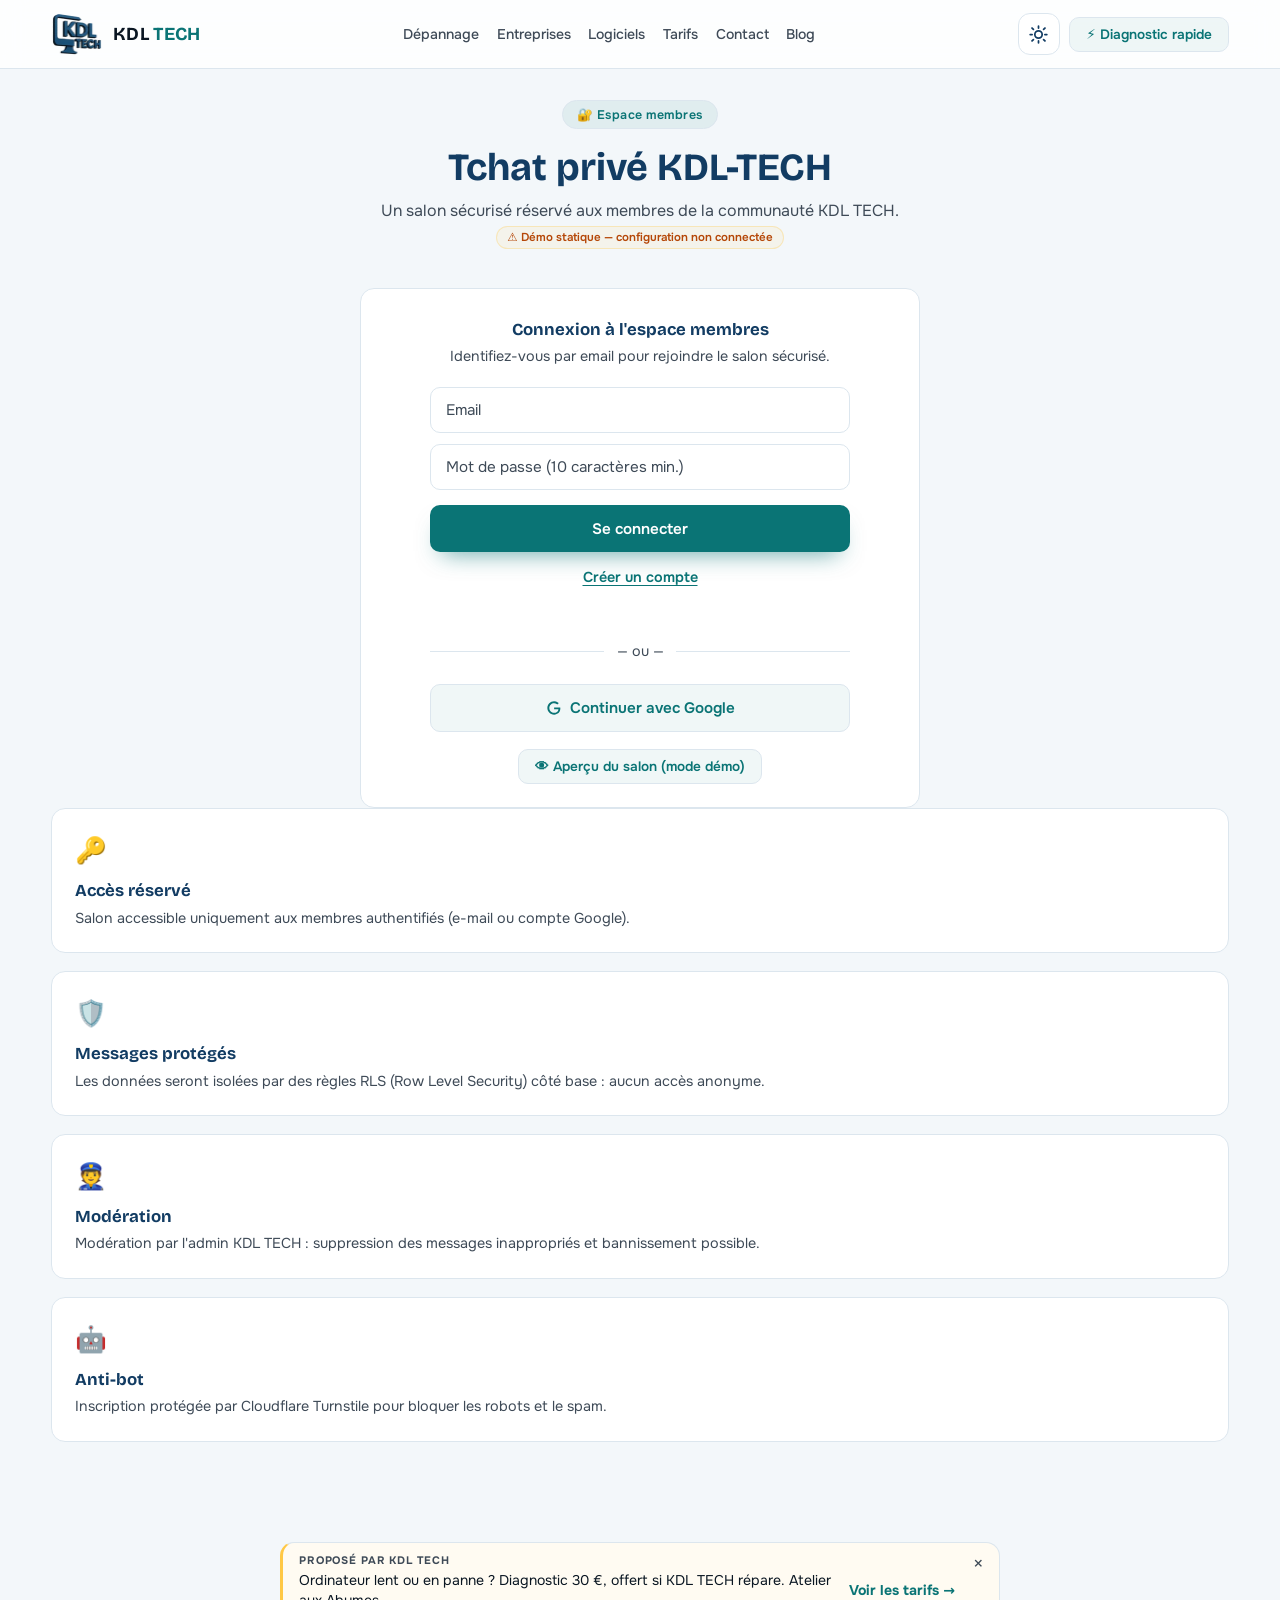
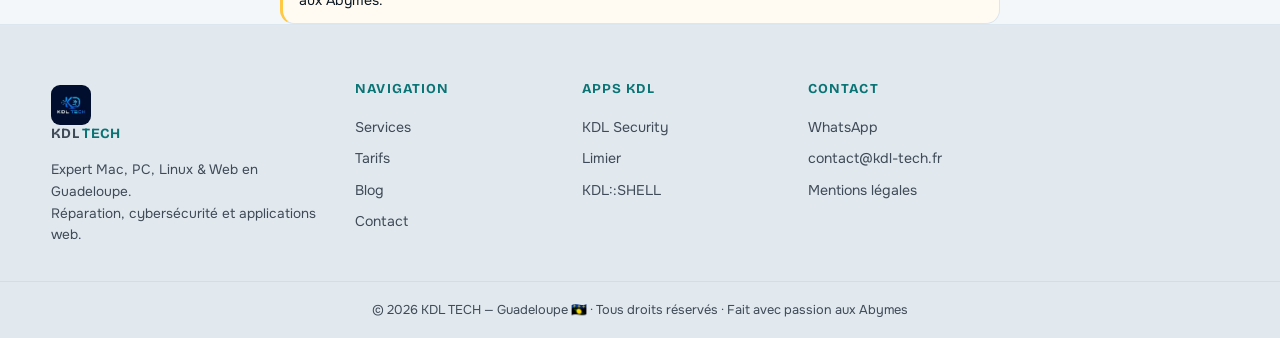
==== commit 4a52e1c8: "fix: espace unique dans KDL TECH Co-Authored-By: Claude Opus 5.5 <noreply@anthropic.com>" ====
--- a/index.html
+++ b/index.html
@@ -11,7 +11,7 @@
     <link rel="apple-touch-icon" href="favicon.png">
 <script>try{document.documentElement.setAttribute('data-theme',localStorage.getItem('kdl-theme')==='dark'?'dark':'light')}catch(e){document.documentElement.setAttribute('data-theme','light')}</script>
     <link rel="stylesheet" href="css/kdl-theme.css?v=1">
-    <link rel="stylesheet" href="css/style.css?v=2.3.0">
+    <link rel="stylesheet" href="css/style.css?v=2.3.1">
 </head>
 <body>
 
--- a/css/style.css
+++ b/css/style.css
@@ -407,4 +407,3 @@
 h1,h2,h3{color:var(--encre)}
 .btn-primary{background:var(--lagon-fond);color:#fff;box-shadow:0 12px 24px -12px rgba(10,116,117,.7)}
 .btn-primary:hover{background:var(--lagon-fond-h);color:#fff}
-.brand b{margin-left:.28em}
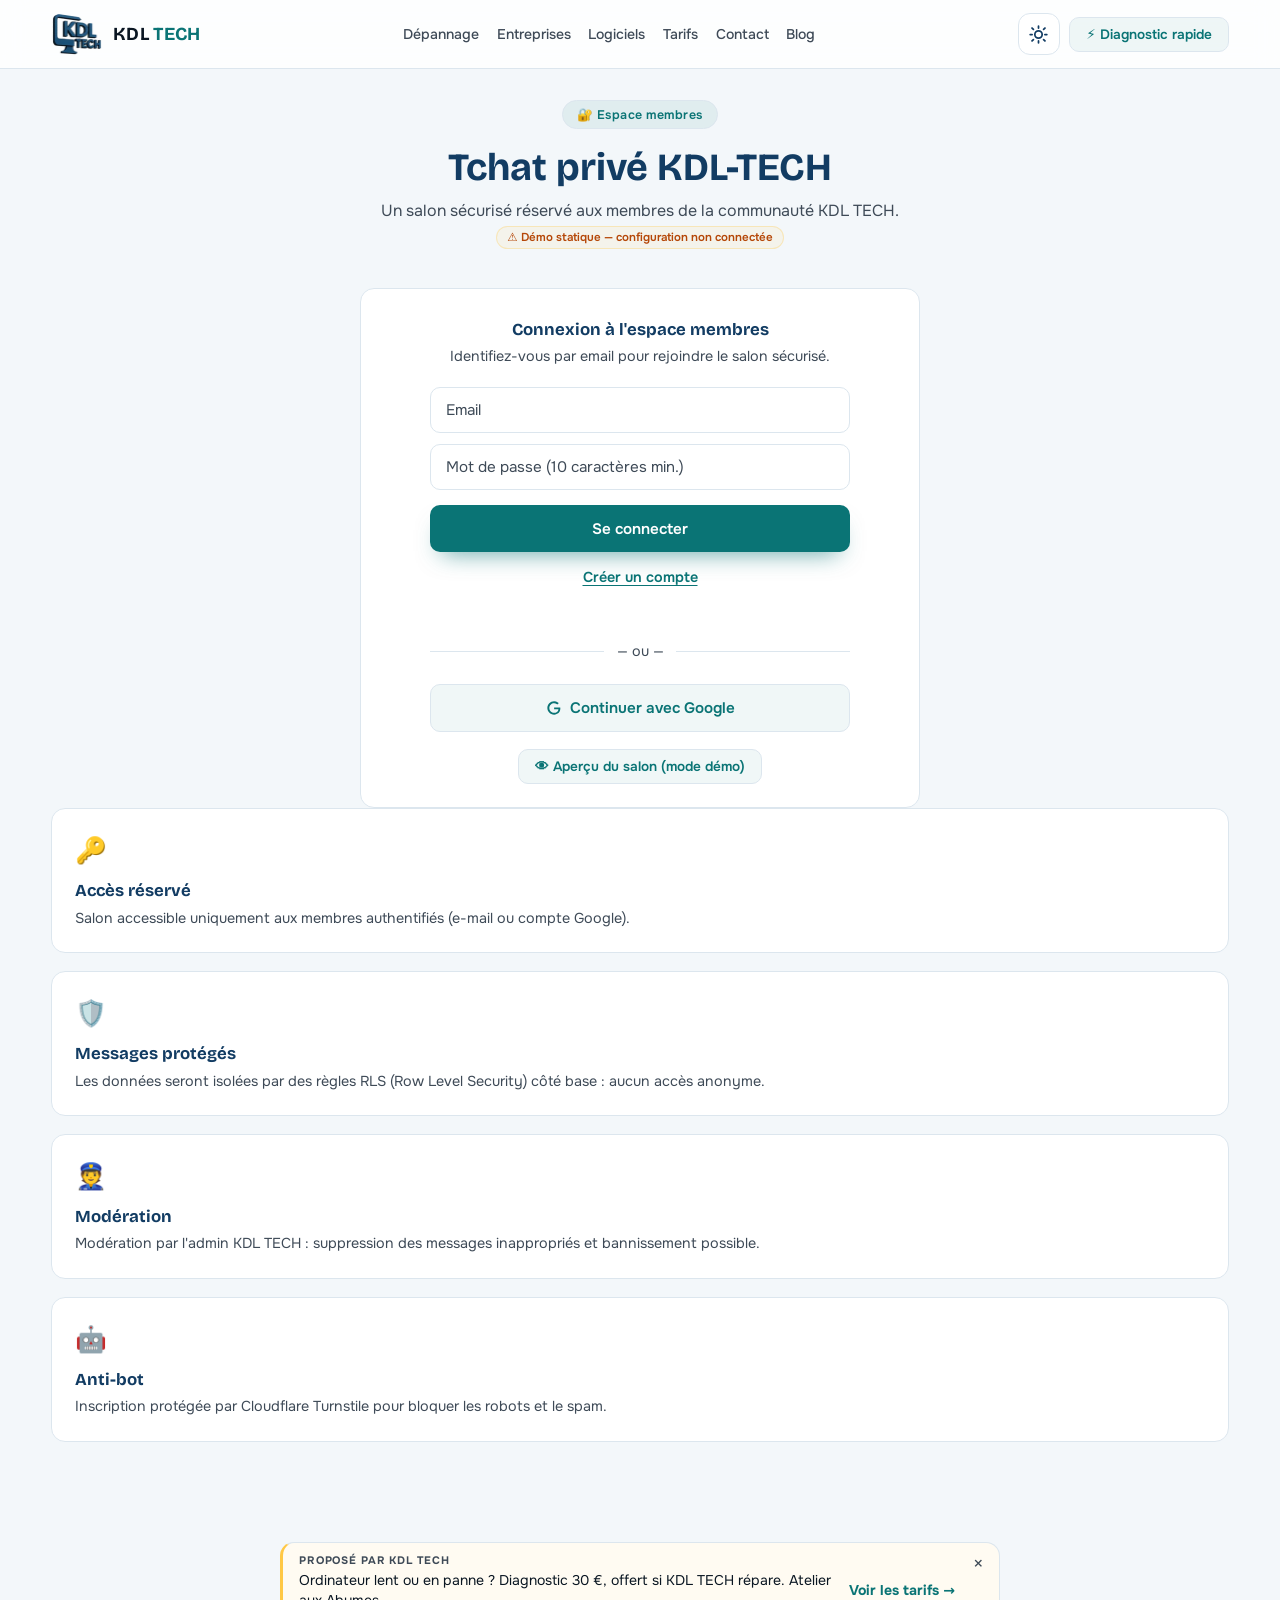
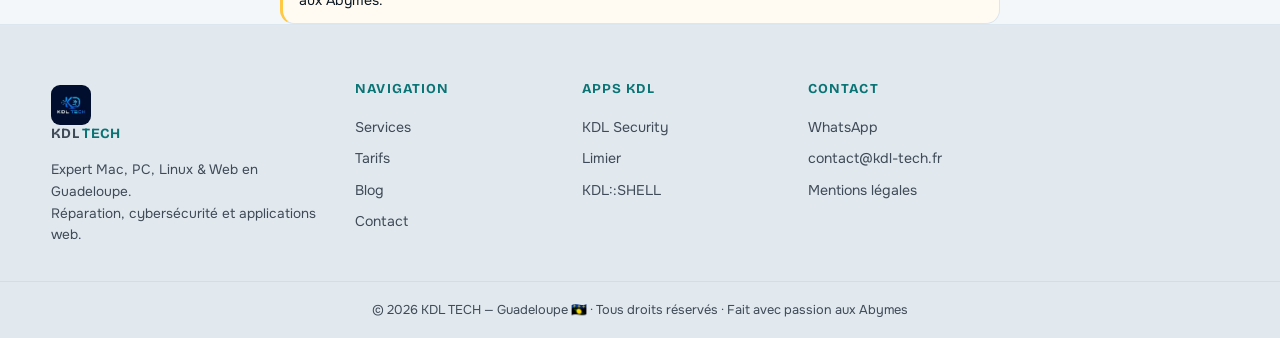
==== commit e3391f78: "fix(chat): lever l ambiguite profiles (2 FK user_id/deleted_by) qui rendait le salon indisponible PG" ====
--- a/index.html
+++ b/index.html
@@ -170,7 +170,7 @@
 <!-- turnstile-helper.js : ne charge l'api.js Cloudflare QUE si la site key est réelle -->
 <script src="js/turnstile-helper.js" defer></script>
 <!-- chat-realtime.js : salon temps réel (chargé avant chat.js qui l'orchestre) -->
-<script src="js/chat-realtime.js" defer></script>
+<script src="js/chat-realtime.js?v=fk1" defer></script>
 <script src="js/chat.js?v=2.2.0" defer></script>
 </body>
 </html>
